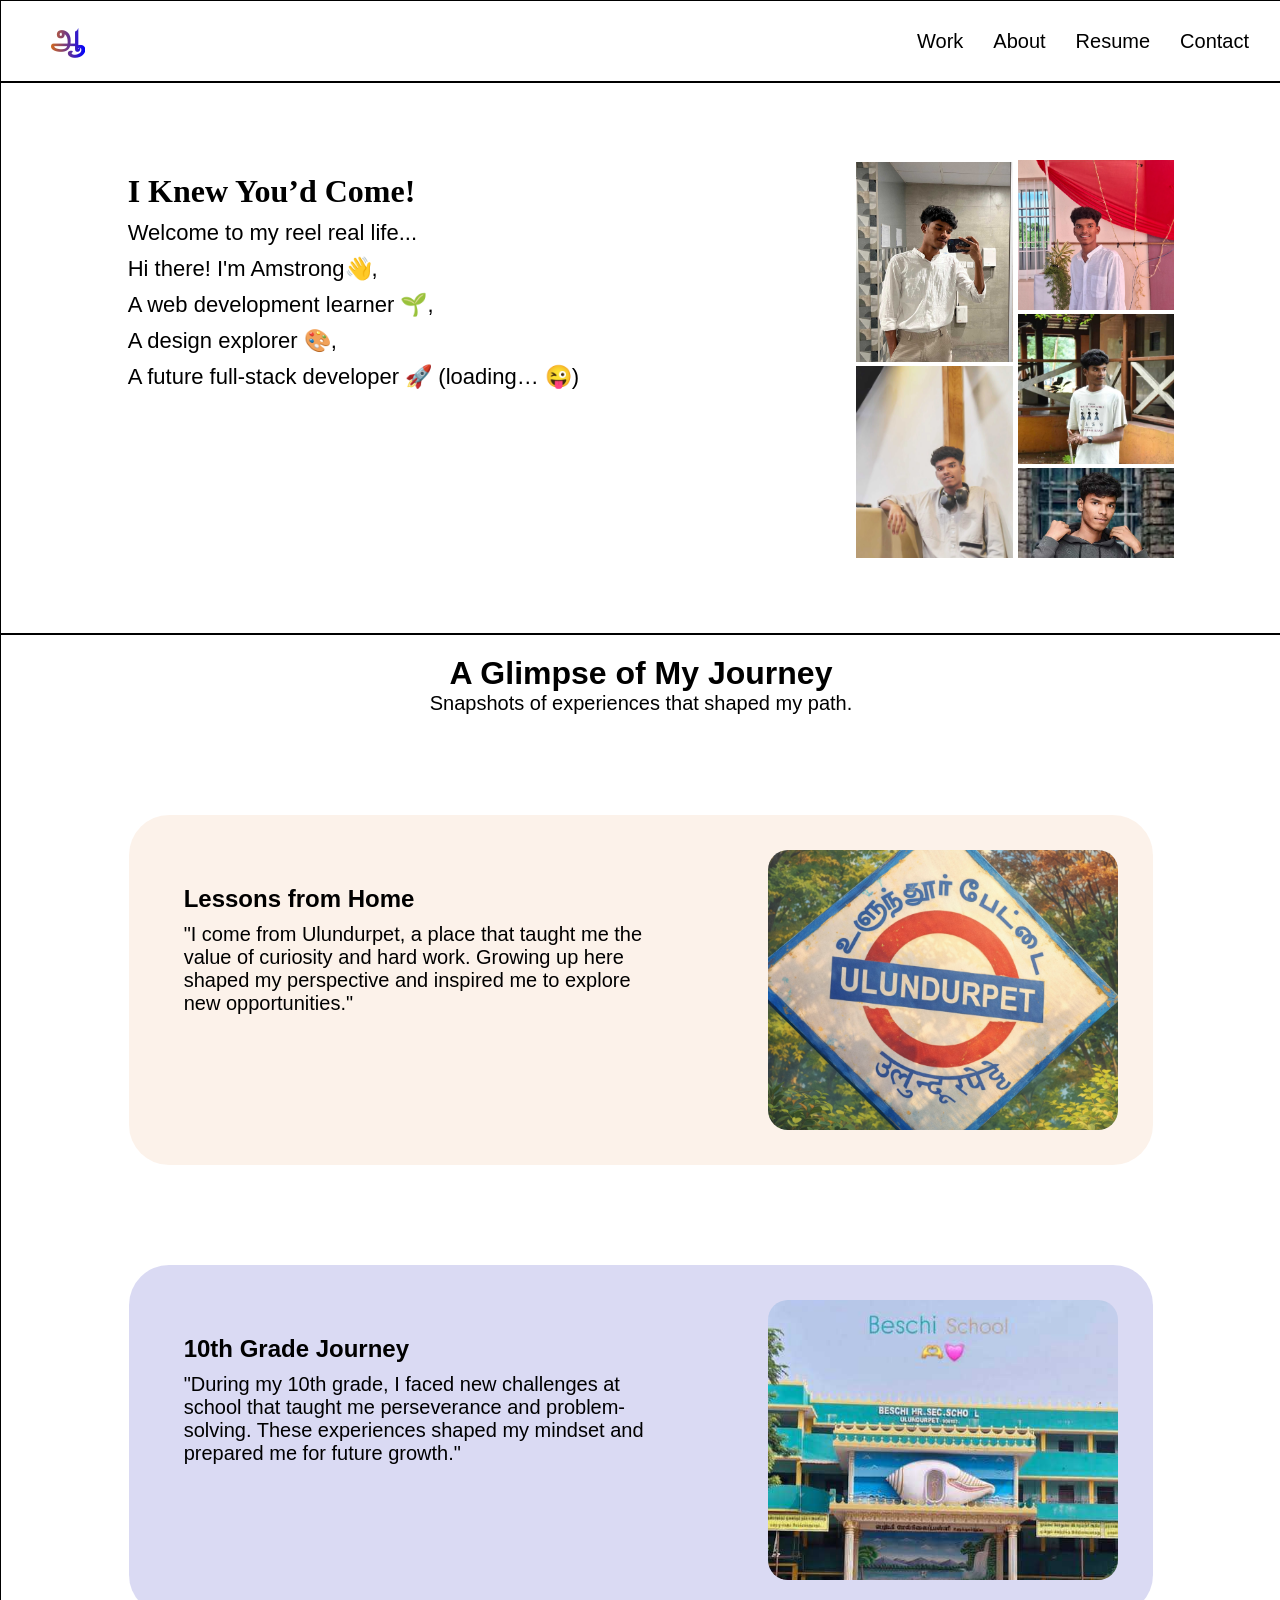
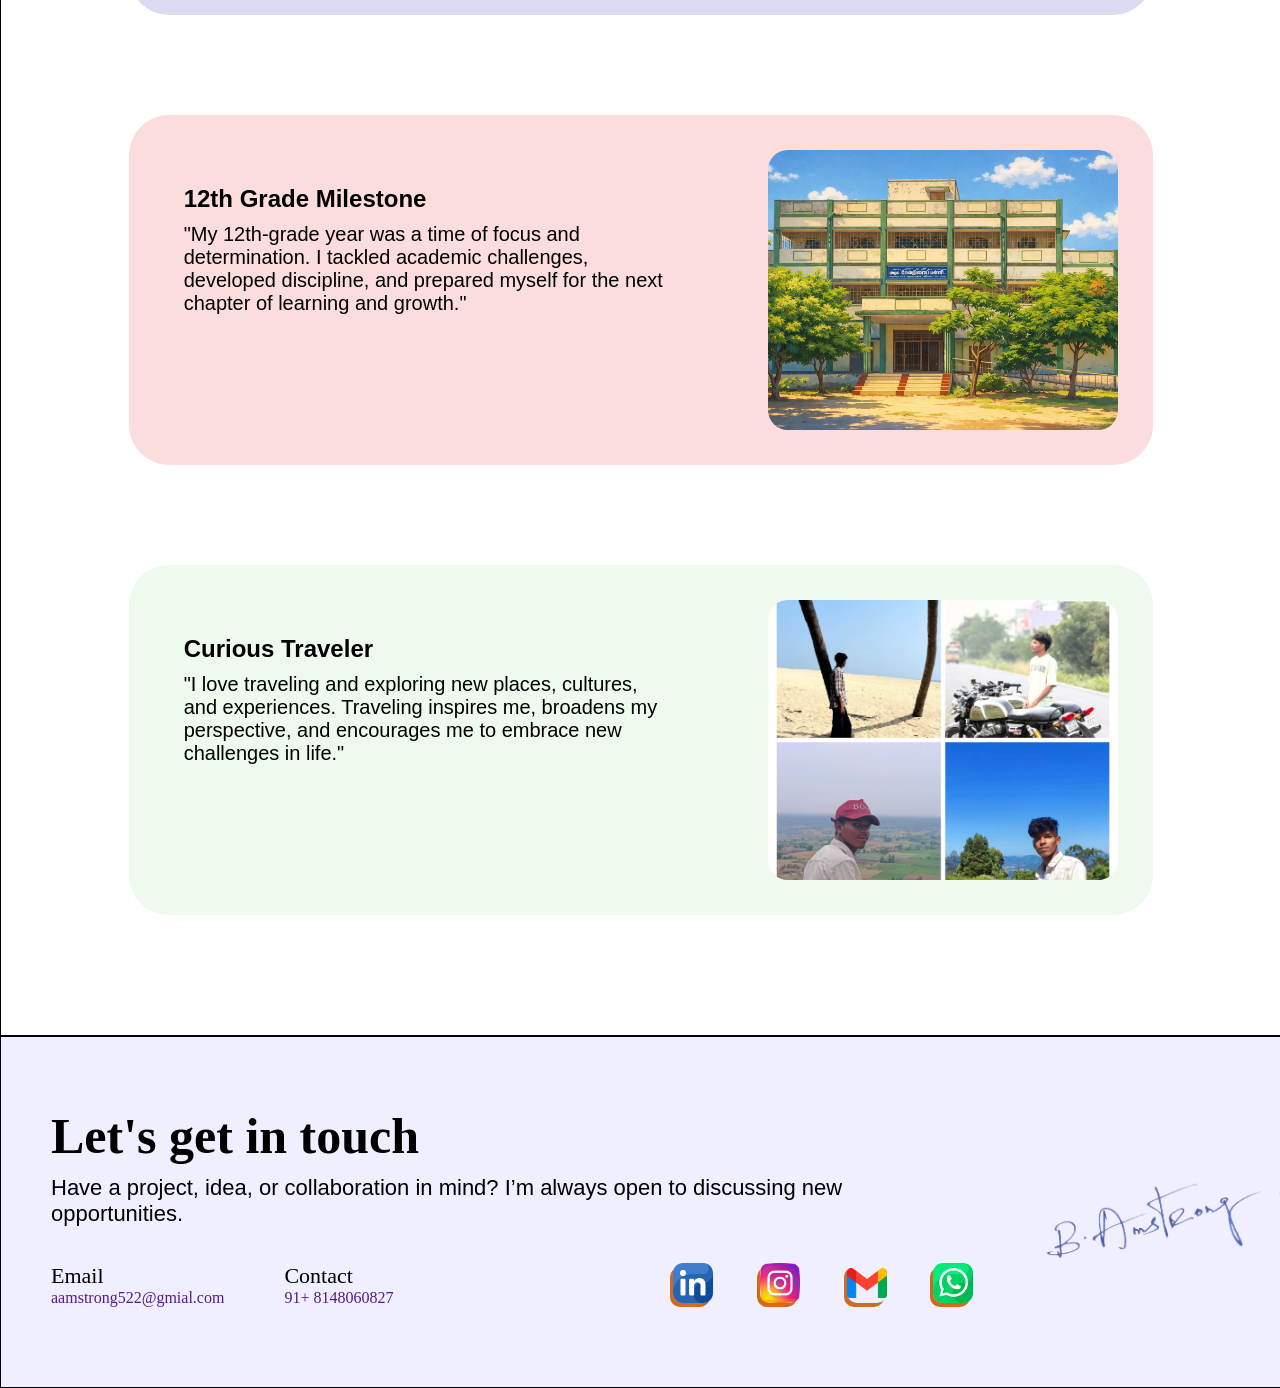
==== html_pages/about.html @ 50b5f536 "Add files via upload" ====
<!DOCTYPE html>
<html lang="en">
  <head>
    <meta charset="UTF-8" />
    <meta name="viewport" content="width=device-width, initial-scale=1.0" />
    <title>About</title>
    <link rel="stylesheet" href="../css_pages/about.css" />
  </head>
  <body>
    <div class="header">
         <h1 class="tamilletter"><a href="../index.html">ஆ</a></h1>
      <ul class="navlist">
        <a href="../index.html"><li>Work</li></a>
        <a href="#jrney"><li>About</li></a>
        <a href=""><li>Resume</li></a>
        <a href="#contact"><li>Contact</li></a>
      </ul>
    </div>
    <div class="herosec">
      <div class="herocont">
        <h1>I Knew You’d Come!</h1>
        <p>Welcome to my reel real life...</p>
        <p>Hi there! I'm Amstrong👋,</p>
        <p>A web development learner 🌱,</p>
        <p>A design explorer 🎨,</p>
        <p>A future full-stack developer 🚀 (loading… 😜)</p>
        <br />
        <!-- <h2>Dive in to know what makes me, well... ME!</h2> -->
      </div>
      <div class="heroimg">
        <div class="imgbox">
          <div class="imglst1">
            <img src="../asset/IMG_20251227_080616.jpg" alt="" />
          </div>
          <div class="imglst1">
            <img src="../asset/IMG_20251102_175105_246.jpg" alt="" />
          </div>
          <div class="imglst1">
            <img src="../asset/IMG_20251227_082500.jpg" alt="" />
          </div>
        </div>
        <div class="imgbox">
          <div class="imglst2">
            <img src="../asset/IMG_20250908_213846_569.webp" alt="" />
          </div>
          <div class="imglst2">
            <img src="../asset/IMG_20251227_082916.jpg" alt="" />
          </div>
          <div class="imglst2">
            <img src="../asset/IMG_20251229_113822.jpg" alt="" />
          </div>
          <div class="imglst2">
            <img
              src="../asset/Screenshot_2025-12-29-11-43-02-05_1c337646f29875672b5a61192b9010f9.jpg"
              alt=""
            />
          </div>
        </div>
      </div>
    </div>
    <div class="journeybox" id="jrney">
      <div class="text">
        <h1>A Glimpse of My Journey</h1>
        <p>Snapshots of experiences that shaped my path.</p>
      </div>
      <div class="boximg">
        <div class="jcont">
          <h2>Lessons from Home</h2>
          <p>
            "I come from Ulundurpet, a place that taught me the value of
            curiosity and hard work. Growing up here shaped my perspective and
            inspired me to explore new opportunities."
          </p>
        </div>
        <div class="images">
          <img src="../asset/place_name.png" alt="" />
        </div>
      </div>
      <div class="boximg">
        <div class="jcont">
          <h2>10th Grade Journey</h2>
          <p>
            "During my 10th grade, I faced new challenges at school that taught
            me perseverance and problem-solving. These experiences shaped my
            mindset and prepared me for future growth."
          </p>
        </div>
        <div class="images"><img src="../asset/beschi .jpeg" alt="" /></div>
      </div>
      <div class="boximg">
        <div class="jcont">
          <h2>12th Grade Milestone</h2>
          <p>
            "My 12th-grade year was a time of focus and determination. I tackled
            academic challenges, developed discipline, and prepared myself for
            the next chapter of learning and growth."
          </p>
        </div>
        <div class="images"><img src="../asset/12th.png" alt="" /></div>
      </div>
      <div class="boximg">
        <div class="jcont">
          <h2>Curious Traveler</h2>
          <p>
            "I love traveling and exploring new places, cultures, and
            experiences. Traveling inspires me, broadens my perspective, and
            encourages me to embrace new challenges in life."
          </p>
        </div>
        <div class="images"><img src="../asset/travelling.jpg" alt="" /></div>
      </div>
    </div>
    <div class="footer" id="contact">
      <div class="footerbox">
        <div class="fcontent">
          <h1>Let's get in touch</h1>
          <p>
            Have a project, idea, or collaboration in mind? I’m always open to
            discussing new opportunities.
          </p>
        </div>
        <div class="signaturebox">
          <img src="../asset/IMG_20251228_094131-removebg-preview.png" alt="" />
        </div>
      </div>
      <div class="contact">
        <div>
          <h3>Email</h3>
          <a href=""><p>aamstrong522@gmial.com</p></a>
        </div>
        <div>
          <h3>Contact</h3>
          <a href=""><p>91+ 8148060827</p></a>
        </div>
        <div class="media">
          <div>
            <a href=""><img src="../asset/linkedin.png" alt="" /></a>
          </div>
          <div>
            <a href=""><img src="../asset/instagram.png" alt="" /></a>
          </div>
          <div>
            <a
              href="https://mail.google.com/mail/?view=cm&to=aamstrong522@gmail.com"
              ><img src="../asset/gmail.png" alt=""
            /></a>
          </div>
          <div>
            <a
              href="https://wa.me/918148060827?text=Hi%20Amstrong%2C%20I%20visited%20your%20portfolio"
              ><img src="../asset/whatsapp.png" alt=""
            /></a>
          </div>
        </div>
      </div>
    </div>
  </body>
</html>
---- css_pages/about.css ----
* {
  margin: 0px;
  padding: 0px;
  scrollbar-width: none;
  scroll-behavior: smooth;
}
.header {
  height: 80px;
  width: 100%;
  border: 1px solid black;
  display: flex;
  align-items: center;
}
.tamilletter {
  margin-left: 50px;
  background: linear-gradient(to right, #d2691e, #0000ff);
  -webkit-background-clip: text;
  -webkit-text-fill-color: transparent;
}
.navlist {
  display: flex;
  gap: 30px;
  margin-left: 65%;
}
.navlist a {
  text-decoration: none;
  color: black;
}
.navlist li {
  list-style: none;
  font-size: 20px;
  font-family: Arial, Helvetica, sans-serif;
}
.herosec {
  height: 550px;
  width: 100%;
  display: flex;
  justify-content: center;
  align-items: center;
  justify-content: space-evenly;
  border: 1px solid black;
}
.herocont {
  height: 450px;
  width: 50%;
}
.heroimg {
  height: 400px;
  width: 25%;
  display: flex;
  justify-content: space-between;
}
.imgbox {
  height: 100%;
  width: 49.5%;
  overflow: scroll;
}
.imglst1 {
  height: 200px;
  width: 100%;
  border: 2px solid white;
}
.imglst1 img {
  height: 100%;
  width: 100%;
  object-fit: cover;
  margin-top: 2px;
  animation: moveBottom 5s linear infinite;
}
@keyframes moveBottom {
  0% {
    transform: translateY(-50%);
  }
  100% {
    transform: translateY(0%);
  }
}
.imglst2 {
  height: 150px;
  width: 100%;
  border: 2px solid white;
  animation: moveTop 5s linear infinite;
}
@keyframes moveTop {
  0% {
    transform: translateY(0%);
  }
  100% {
    transform: translateY(-50%);
  }
}
.imglst2 img {
  height: 100%;
  width: 100%;
  object-fit: cover;
}
.herocont h1 {
  margin-top: 40px;
  margin-left: 20px;
}
.herocont p {
  font-size: 22px;
  margin-left: 20px;
  font-family: "Segoe UI", Tahoma, Geneva, Verdana, sans-serif;
  margin-top: 10px;
}
.herocont h2 {
  margin-left: 20px;
  margin-top: 25px;
}
.footer {
  height: 350px;
  width: 100%;
  border: 1px solid black;
  background-color: rgb(239, 239, 255);
}
.footerbox {
  display: flex;
}
.signaturebox {
  height: 200px;
  width: 300px;
  margin-top: 90px;
  margin-left: 140px;
}
.signaturebox img {
  height: 100%;
  width: 100%;
  background-color: rgb(239, 239, 255);
}
.fcontent {
  margin-top: 70px;
  margin-left: 50px;
}
.fcontent h1 {
  font-size: 50px;
  font-weight: 700;
}
.fcontent p {
  font-size: 22px;
  margin-top: 10px;
  font-weight: 400;
  font-family: "Segoe UI", Tahoma, Geneva, Verdana, sans-serif;
}
.contact {
  display: flex;
  gap: 60px;
  margin-top: -64px;
  margin-left: 50px;
}
.contact div h3 {
  font-size: 22px;
  font-weight: 350;
}
.contact div a {
  text-decoration: none;
}
.media {
  height: 40px;
  width: 300px;
  margin-left: 220px;
  display: flex;
  justify-content: space-between;
}
.media div {
  height: 40px;
  width: 40px;
  box-shadow: -3px 4px chocolate;
  border-radius: 10px;
}
.media div img {
  height: 100%;
  width: 100%;
}

.journeybox {
  height: 2000px;
  width: 100%;
  border: 1px solid black;
}

.boximg {
  height: 350px;
  width: 80%;
  margin-left: 150px;
  margin: 100px auto;
  display: flex;
  justify-content: space-evenly;
  align-items: center;
  border-radius: 40px;
  transition: transform 0.3s ease, box-shadow 0.3s ease;
}
.boximg:nth-child(2) {
  background-color: rgba(221, 101, 16, 0.087);
}
.boximg:nth-child(3) {
  background-color: rgba(164, 164, 224, 0.4);
}
.boximg:nth-child(4) {
  background-color: rgba(223, 13, 13, 0.138);
}
.boximg:nth-child(5) {
  background-color: rgba(70, 206, 70, 0.097);
}

.boximg:hover {
  transform: scale(1.03);
  box-shadow: 0 8px 12px rgba(0, 0, 0, 0.2);
  cursor: pointer;
}
.jcont {
  height: 250px;
  width: 500px;
}
.images {
  height: 280px;
  width: 350px;
  margin-left: 70px;
  border-radius: 20px;
}
.images img {
  height: 100%;
  width: 100%;
  object-fit: cover;
  border-radius: 20px;
}
.text {
  text-align: center;
  margin-top: 20px;
}
.text h1 {
  font-family: "Segoe UI", Tahoma, Geneva, Verdana, sans-serif;
}
.text p {
  font-family: "Segoe UI", Tahoma, Geneva, Verdana, sans-serif;
  font-size: 20px;
}

.jcont h2 {
  font-family: "Segoe UI", Tahoma, Geneva, Verdana, sans-serif;
  margin-left: 20px;
  margin-top: 20px;
}
.jcont p {
  font-family: "Segoe UI", Tahoma, Geneva, Verdana, sans-serif;
  margin-left: 20px;
  font-size: 20px;
  margin-top: 10px;
}
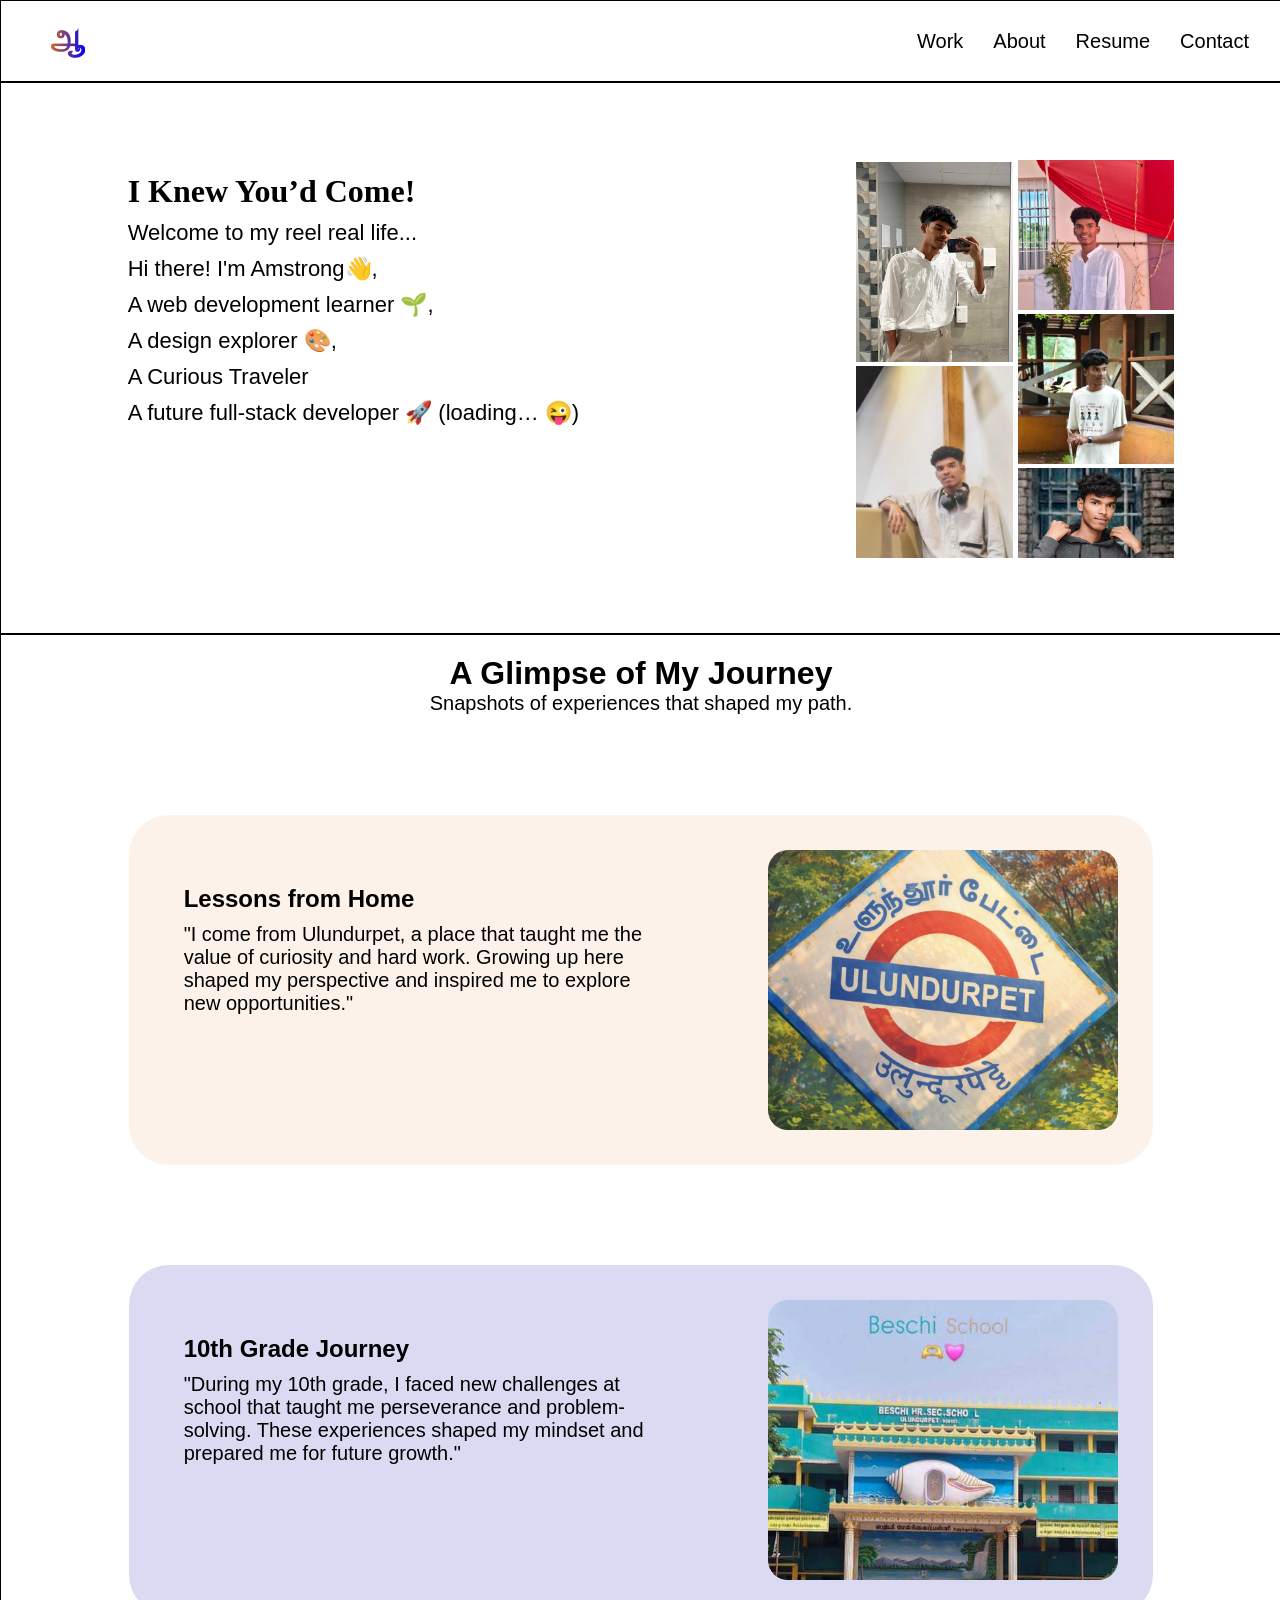
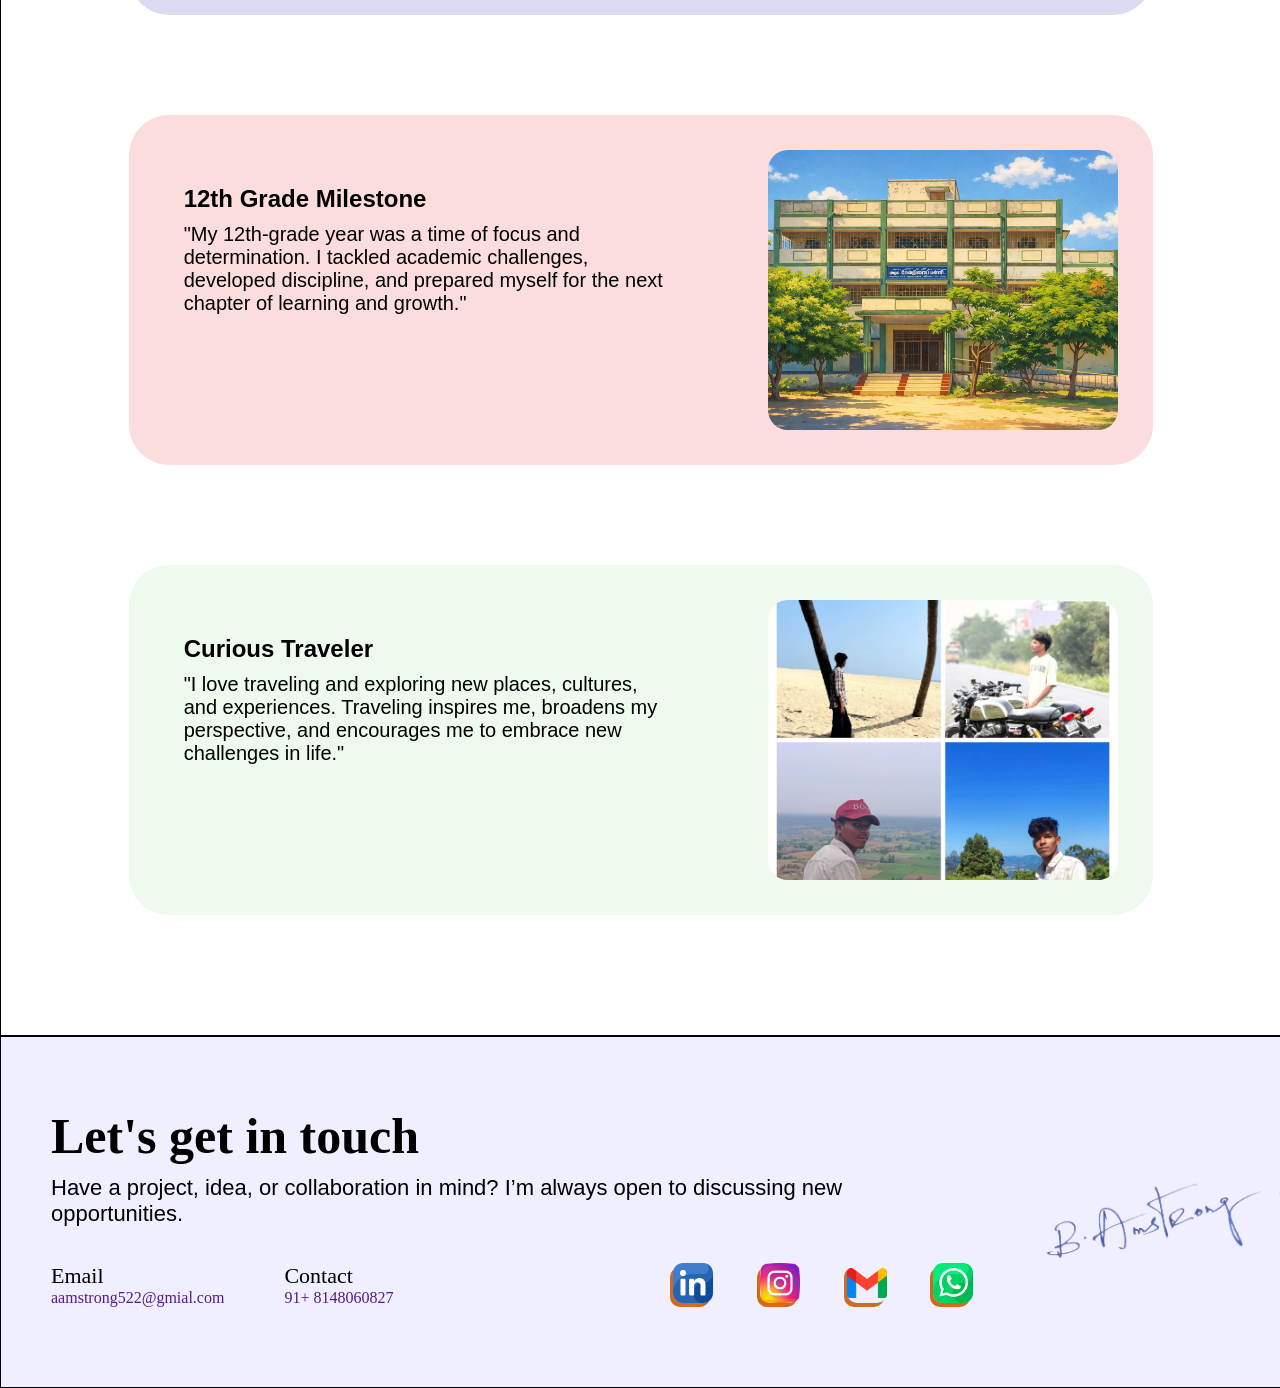
==== commit 6abc7a52: "content add" ====
--- a/html_pages/about.html
+++ b/html_pages/about.html
@@ -23,6 +23,7 @@
         <p>Hi there! I'm Amstrong👋,</p>
         <p>A web development learner 🌱,</p>
         <p>A design explorer 🎨,</p>
+        <p>A Curious Traveler</p>
         <p>A future full-stack developer 🚀 (loading… 😜)</p>
         <br />
         <!-- <h2>Dive in to know what makes me, well... ME!</h2> -->
@@ -38,8 +39,32 @@
           <div class="imglst1">
             <img src="../asset/IMG_20251227_082500.jpg" alt="" />
           </div>
+          <div class="imglst1">
+            <img src="../asset/IMG_20251227_080616.jpg" alt="" />
+          </div>
+          <div class="imglst1">
+            <img src="../asset/IMG_20251102_175105_246.jpg" alt="" />
+          </div>
+          <div class="imglst1">
+            <img src="../asset/IMG_20251227_082500.jpg" alt="" />
+          </div>
         </div>
         <div class="imgbox">
+          <div class="imglst2">
+            <img src="../asset/IMG_20250908_213846_569.webp" alt="" />
+          </div>
+          <div class="imglst2">
+            <img src="../asset/IMG_20251227_082916.jpg" alt="" />
+          </div>
+          <div class="imglst2">
+            <img src="../asset/IMG_20251229_113822.jpg" alt="" />
+          </div>
+          <div class="imglst2">
+            <img
+              src="../asset/Screenshot_2025-12-29-11-43-02-05_1c337646f29875672b5a61192b9010f9.jpg"
+              alt=""
+            />
+          </div>
           <div class="imglst2">
             <img src="../asset/IMG_20250908_213846_569.webp" alt="" />
           </div>
--- a/css_pages/about.css
+++ b/css_pages/about.css
@@ -49,6 +49,7 @@
   width: 25%;
   display: flex;
   justify-content: space-between;
+  pointer-events: none; 
 }
 .imgbox {
   height: 100%;
@@ -65,11 +66,11 @@
   width: 100%;
   object-fit: cover;
   margin-top: 2px;
-  animation: moveBottom 5s linear infinite;
+  animation: moveBottom 15s linear infinite;
 }
 @keyframes moveBottom {
   0% {
-    transform: translateY(-50%);
+    transform: translateY(-300%);
   }
   100% {
     transform: translateY(0%);
@@ -79,14 +80,14 @@
   height: 150px;
   width: 100%;
   border: 2px solid white;
-  animation: moveTop 5s linear infinite;
+  animation: moveTop 15s linear infinite;
 }
 @keyframes moveTop {
   0% {
     transform: translateY(0%);
   }
   100% {
-    transform: translateY(-50%);
+    transform: translateY(-400%);
   }
 }
 .imglst2 img {
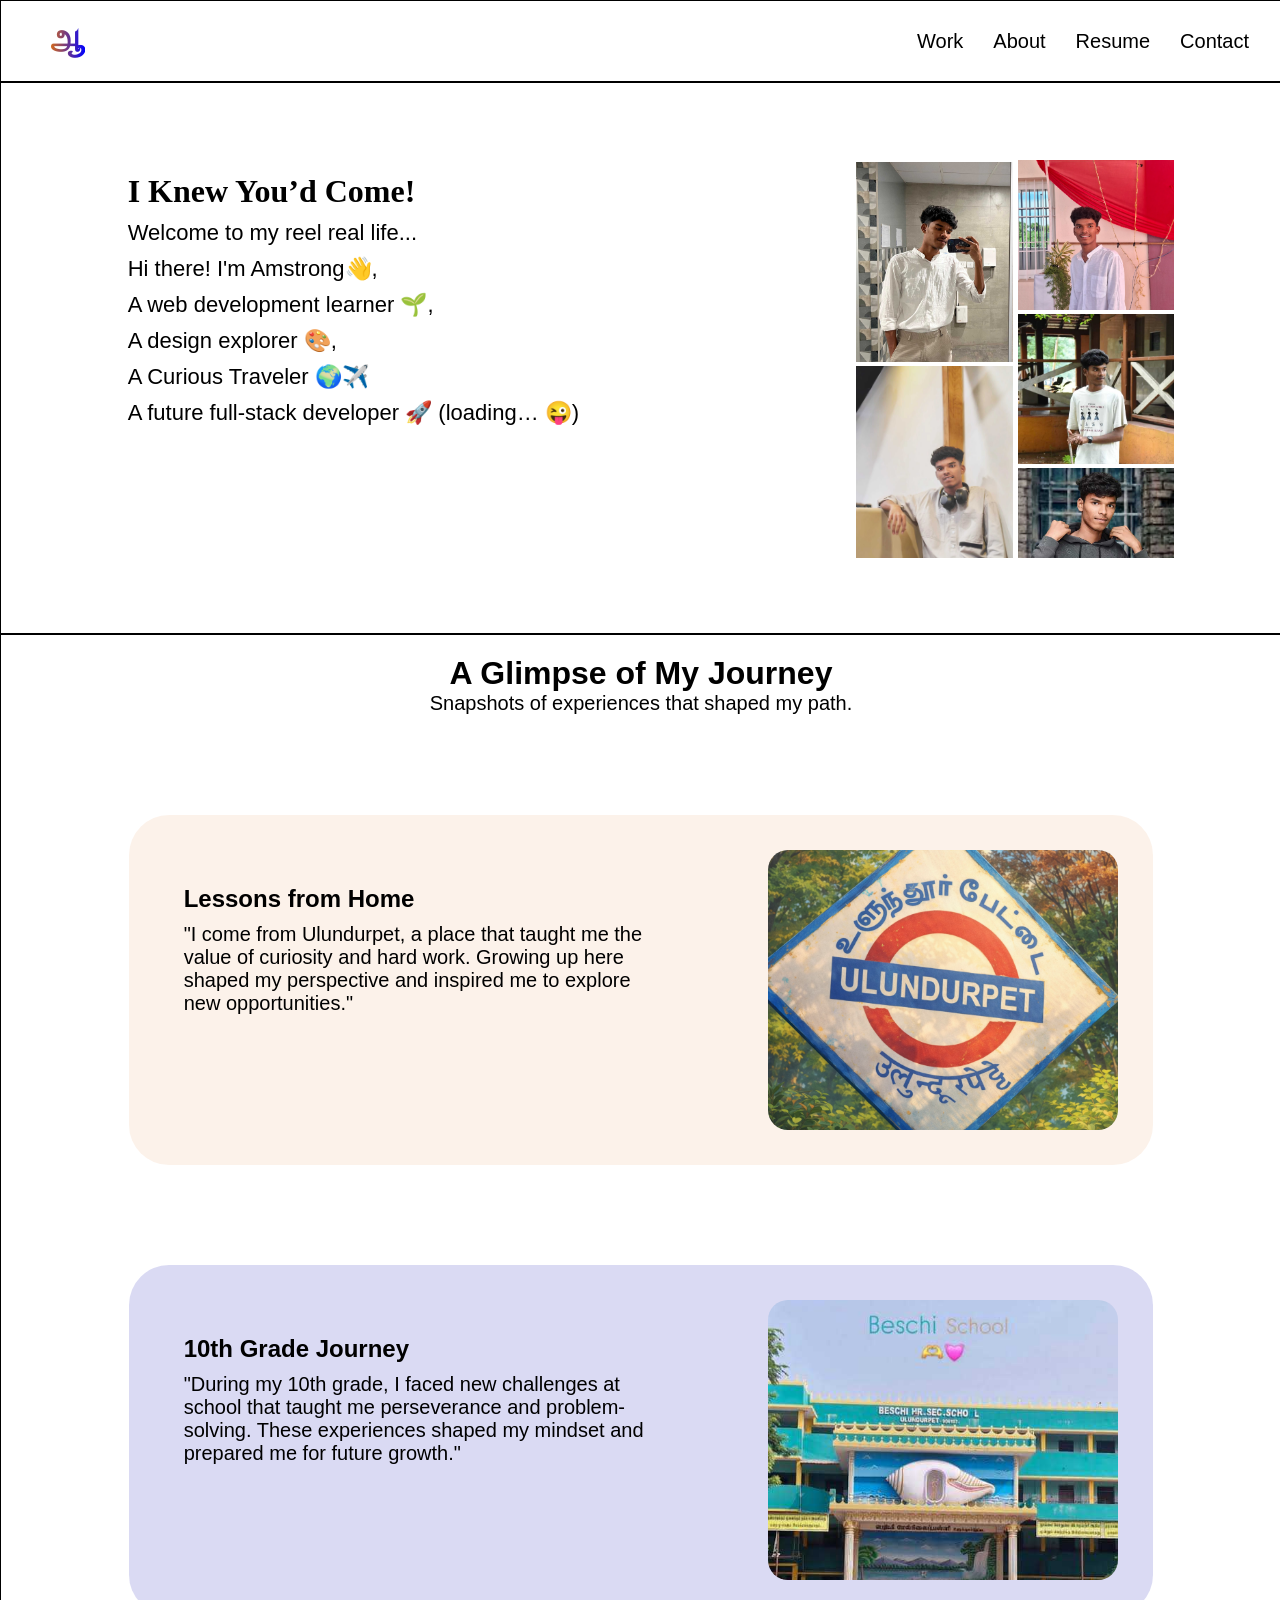
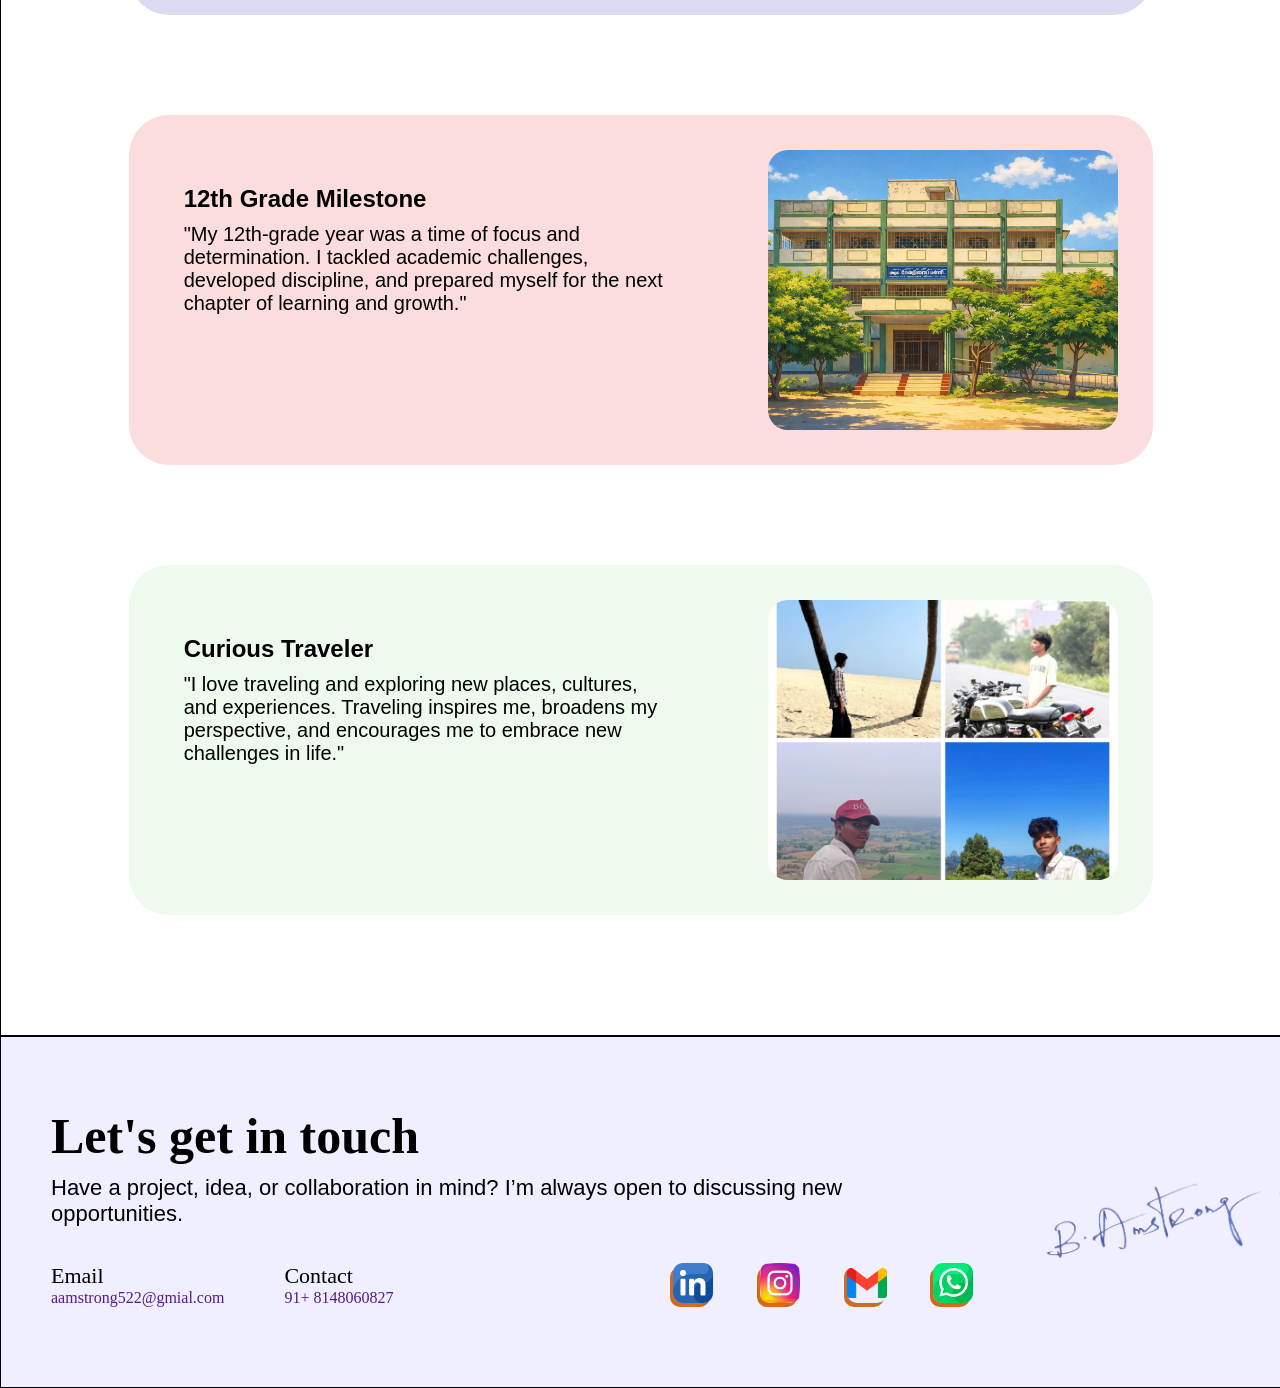
==== commit e55fbdbd: "content add" ====
--- a/html_pages/about.html
+++ b/html_pages/about.html
@@ -23,7 +23,7 @@
         <p>Hi there! I'm Amstrong👋,</p>
         <p>A web development learner 🌱,</p>
         <p>A design explorer 🎨,</p>
-        <p>A Curious Traveler</p>
+        <p>A Curious Traveler 🌍✈️</p>
         <p>A future full-stack developer 🚀 (loading… 😜)</p>
         <br />
         <!-- <h2>Dive in to know what makes me, well... ME!</h2> -->
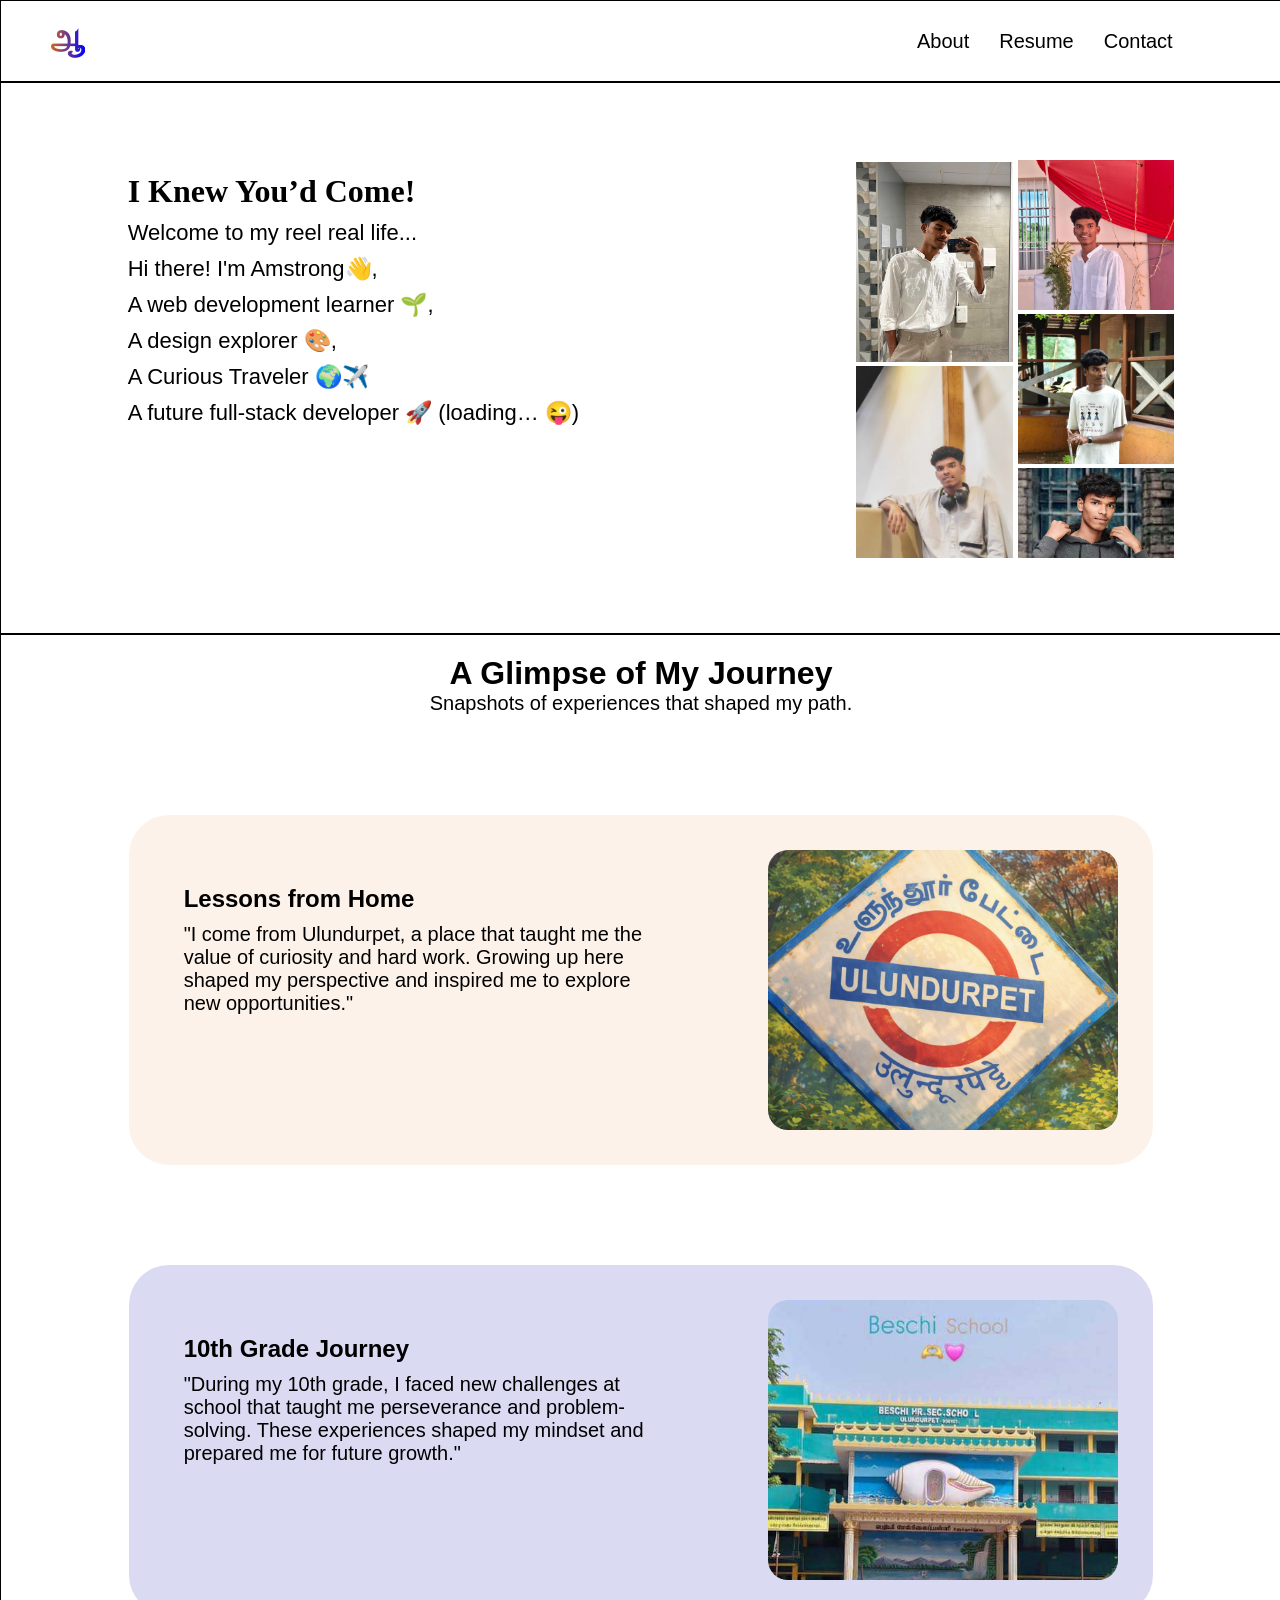
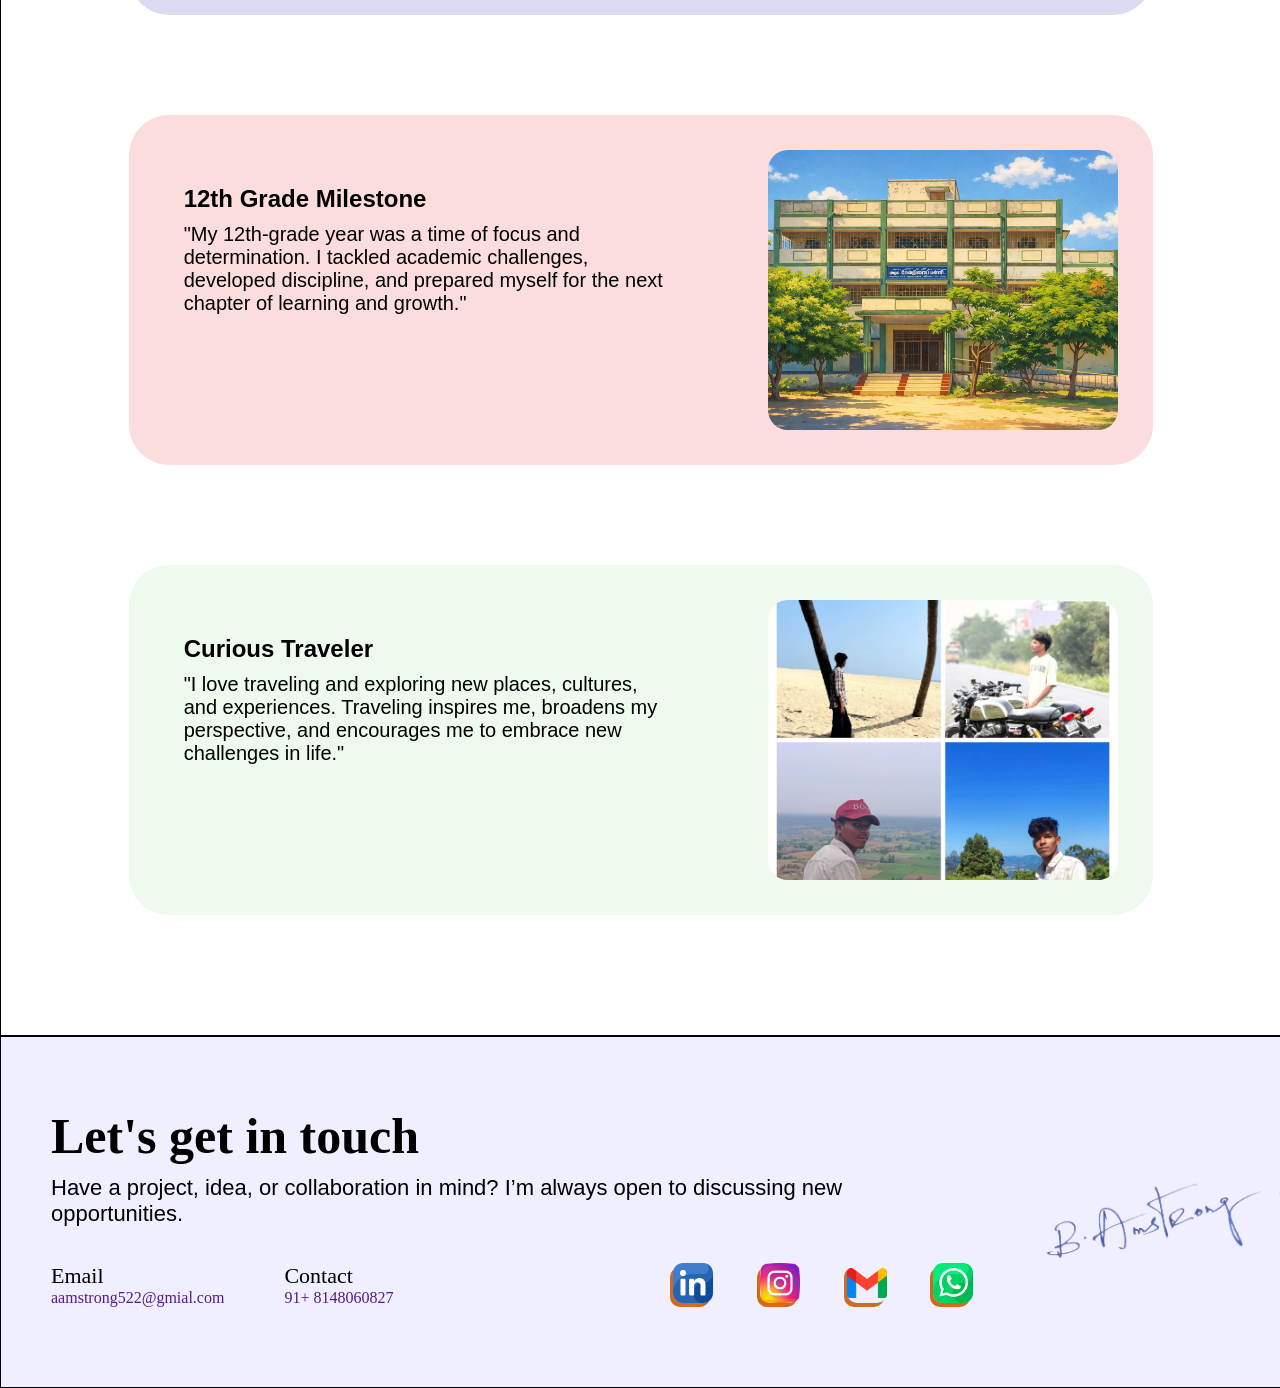
==== commit 25f3e5b1: "code" ====
--- a/html_pages/about.html
+++ b/html_pages/about.html
@@ -10,7 +10,6 @@
     <div class="header">
          <h1 class="tamilletter"><a href="../index.html">ஆ</a></h1>
       <ul class="navlist">
-        <a href="../index.html"><li>Work</li></a>
         <a href="#jrney"><li>About</li></a>
         <a href=""><li>Resume</li></a>
         <a href="#contact"><li>Contact</li></a>
